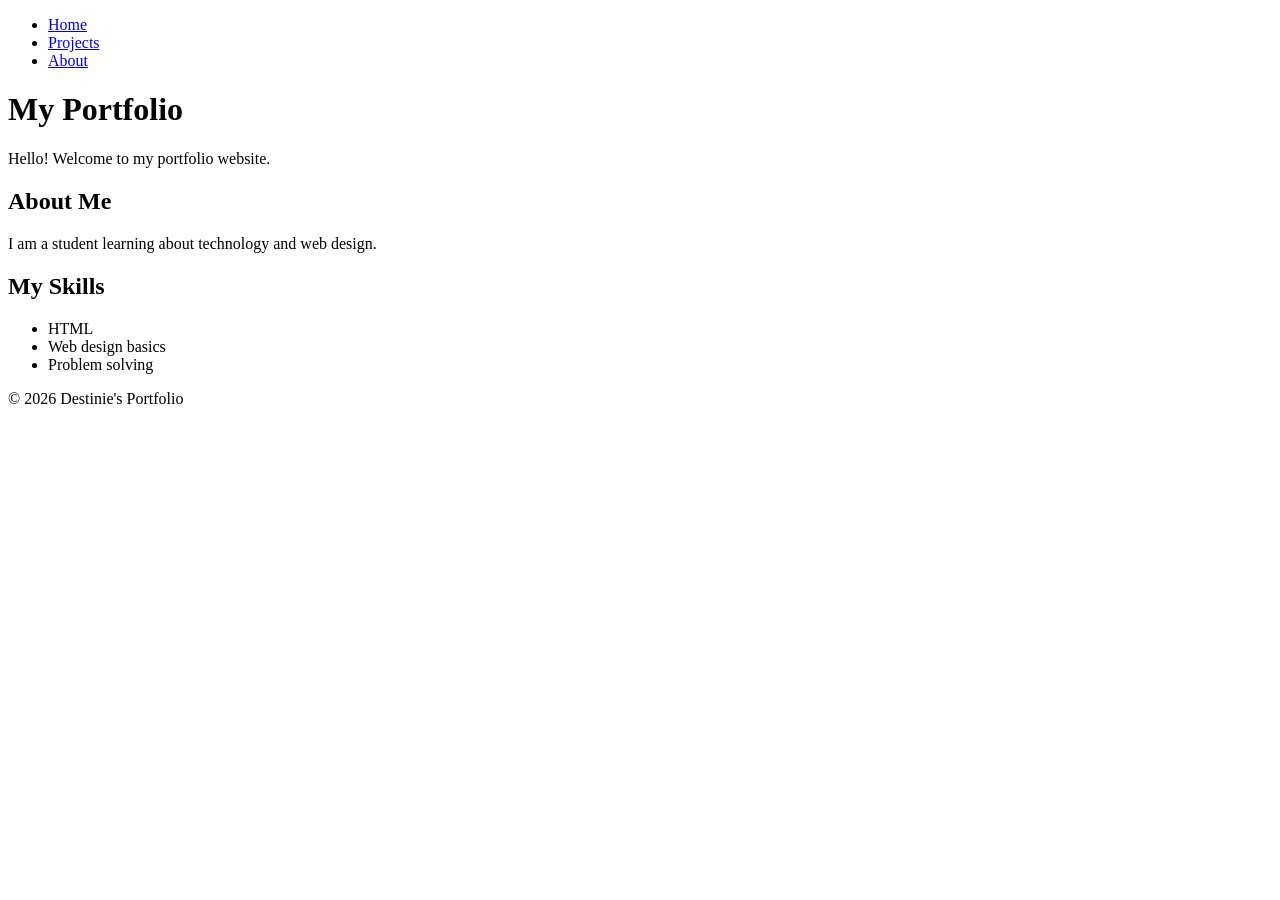
==== index.html @ e549fd01 "Create beginner-friendly home page" ====
<!DOCTYPE html>
<html lang="en">
<head>
  <meta charset="UTF-8" />
  <meta name="viewport" content="width=device-width, initial-scale=1.0" />
  <title>Home</title>
</head>
<body>
  <header>
    <nav>
      <ul>
        <li><a href="index.html">Home</a></li>
        <li><a href="projects.html">Projects</a></li>
        <li><a href="about.html">About</a></li>
      </ul>
    </nav>
  </header>

  <main>
    <h1>My Portfolio</h1>

    <p>Hello! Welcome to my portfolio website.</p>

    <h2>About Me</h2>
    <p>I am a student learning about technology and web design.</p>

    <h2>My Skills</h2>
    <ul>
      <li>HTML</li>
      <li>Web design basics</li>
      <li>Problem solving</li>
    </ul>
  </main>

  <footer>
    <p>&copy; 2026 Destinie's Portfolio</p>
  </footer>
</body>
</html>
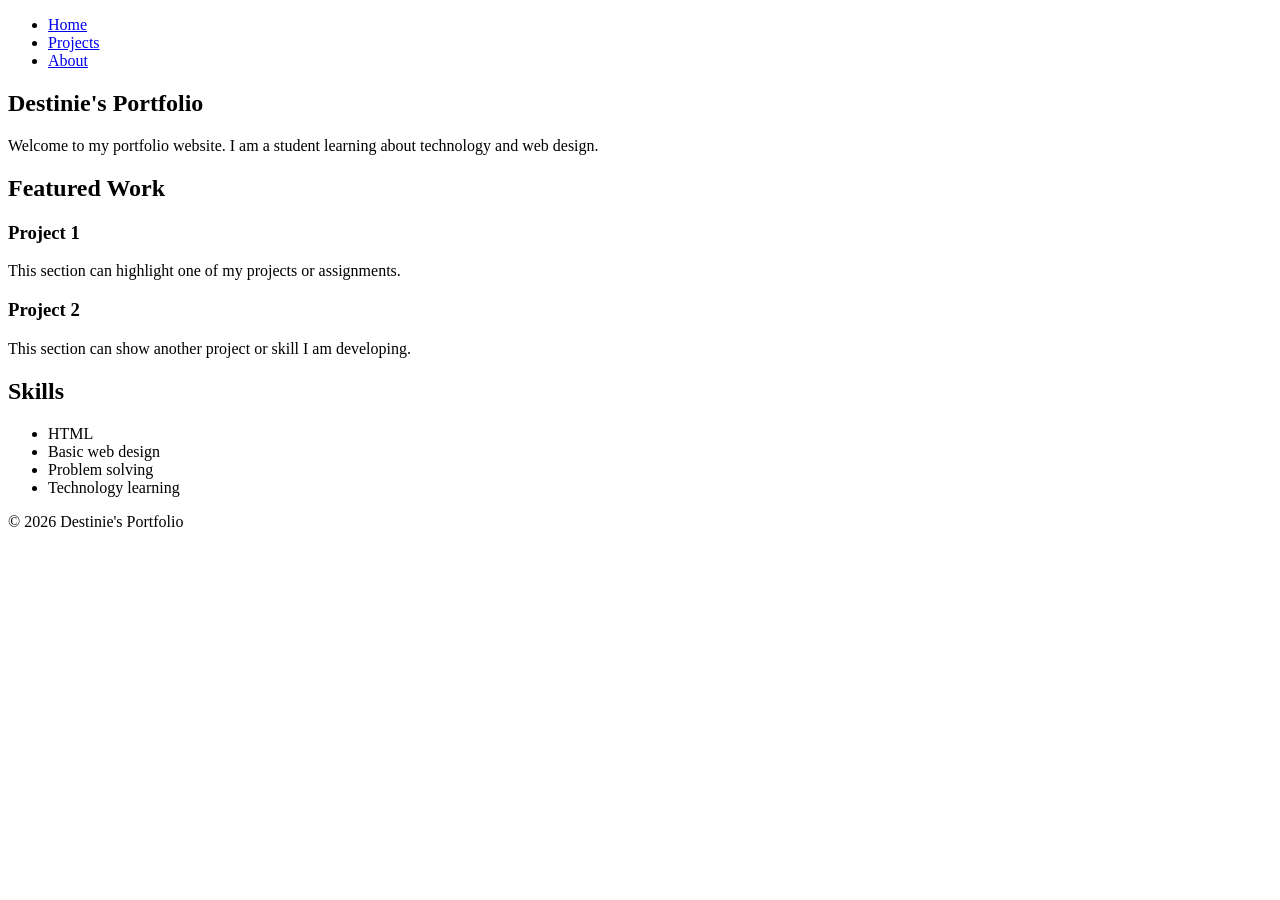
==== commit 565cd3ce: "Enhance index.html with structured portfolio sections Updated the title and structured the portfolio" ====
--- a/index.html
+++ b/index.html
@@ -3,11 +3,11 @@
 <head>
   <meta charset="UTF-8" />
   <meta name="viewport" content="width=device-width, initial-scale=1.0" />
-  <title>Home</title>
+  <title>Home | Destinie's Portfolio</title>
 </head>
 <body>
   <header>
-    <nav>
+    <nav aria-label="Main navigation">
       <ul>
         <li><a href="index.html">Home</a></li>
         <li><a href="projects.html">Projects</a></li>
@@ -17,19 +17,32 @@
   </header>
 
   <main>
-    <h1>My Portfolio</h1>
+    <section>
+      <h1>Destinie's Portfolio</h1>
+      <p>Welcome to my portfolio website. I am a student learning about technology and web design.</p>
+    </section>
 
-    <p>Hello! Welcome to my portfolio website.</p>
+    <section>
+      <h2>Featured Work</h2>
+      <article>
+        <h3>Project 1</h3>
+        <p>This section can highlight one of my projects or assignments.</p>
+      </article>
+      <article>
+        <h3>Project 2</h3>
+        <p>This section can show another project or skill I am developing.</p>
+      </article>
+    </section>
 
-    <h2>About Me</h2>
-    <p>I am a student learning about technology and web design.</p>
-
-    <h2>My Skills</h2>
-    <ul>
-      <li>HTML</li>
-      <li>Web design basics</li>
-      <li>Problem solving</li>
-    </ul>
+    <section>
+      <h2>Skills</h2>
+      <ul>
+        <li>HTML</li>
+        <li>Basic web design</li>
+        <li>Problem solving</li>
+        <li>Technology learning</li>
+      </ul>
+    </section>
   </main>
 
   <footer>
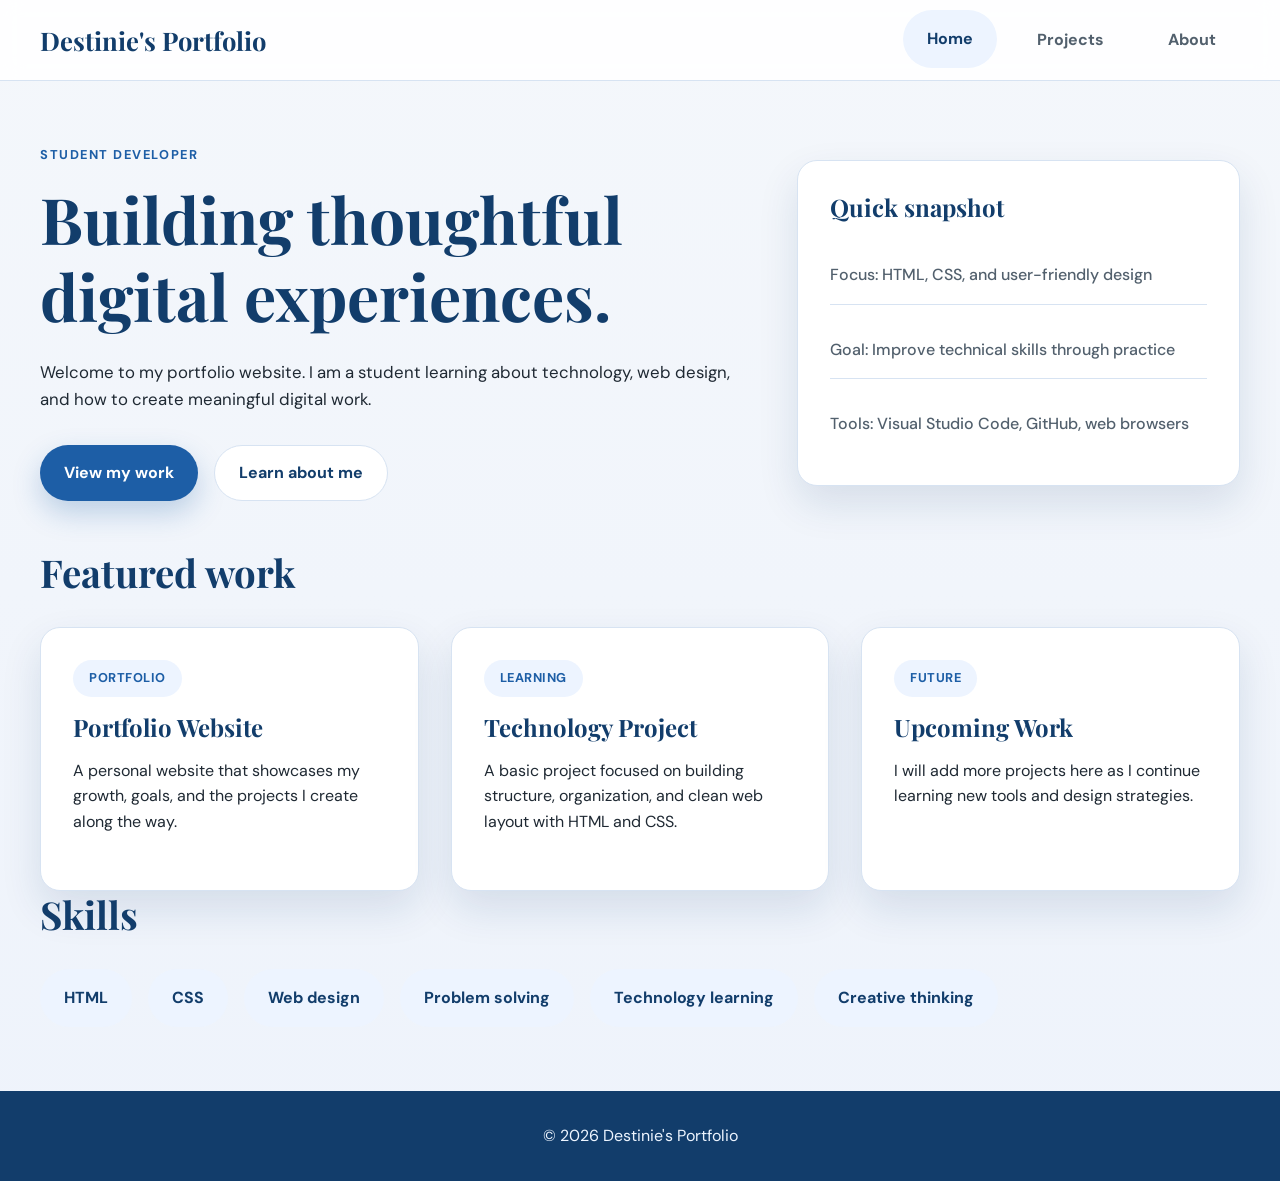
==== commit b8c4f32c: "Update the home page with the responsive portfolio design and stylesheet links" ====
--- a/index.html
+++ b/index.html
@@ -1,52 +1,107 @@
 <!DOCTYPE html>
 <html lang="en">
-<head>
-  <meta charset="UTF-8" />
-  <meta name="viewport" content="width=device-width, initial-scale=1.0" />
-  <title>Home | Destinie's Portfolio</title>
-</head>
-<body>
-  <header>
-    <nav aria-label="Main navigation">
-      <ul>
-        <li><a href="index.html">Home</a></li>
-        <li><a href="projects.html">Projects</a></li>
-        <li><a href="about.html">About</a></li>
-      </ul>
-    </nav>
-  </header>
+  <head>
+    <meta charset="UTF-8" />
+    <meta name="viewport" content="width=device-width, initial-scale=1.0" />
+    <title>Home | Destinie's Portfolio</title>
+    <link rel="preconnect" href="https://fonts.googleapis.com" />
+    <link rel="preconnect" href="https://fonts.gstatic.com" crossorigin />
+    <link href="https://fonts.googleapis.com/css2?family=DM+Sans:wght@400;500;700&family=Playfair+Display:wght@600;700&display=swap" rel="stylesheet" />
+    <link rel="stylesheet" href="styles.css" />
+  </head>
+  <body id="home-page">
+    <header class="site-header">
+      <div class="container header-inner">
+        <a class="brand" href="index.html">Destinie's Portfolio</a>
+        <nav class="main-nav" aria-label="Main navigation">
+          <ul class="nav-list">
+            <li><a class="nav-link active" href="index.html">Home</a></li>
+            <li><a class="nav-link" href="projects.html">Projects</a></li>
+            <li><a class="nav-link" href="about.html">About</a></li>
+          </ul>
+        </nav>
+      </div>
+    </header>
 
-  <main>
-    <section>
-      <h1>Destinie's Portfolio</h1>
-      <p>Welcome to my portfolio website. I am a student learning about technology and web design.</p>
-    </section>
+    <main class="page-main">
+      <section class="container hero">
+        <div class="hero-copy">
+          <p class="eyebrow">Student developer</p>
+          <h1>Building thoughtful digital experiences.</h1>
+          <p>
+            Welcome to my portfolio website. I am a student learning about technology,
+            web design, and how to create meaningful digital work.
+          </p>
+          <div class="cta-row">
+            <a class="button button-primary" href="projects.html">View my work</a>
+            <a class="button button-secondary" href="about.html">Learn about me</a>
+          </div>
+        </div>
 
-    <section>
-      <h2>Featured Work</h2>
-      <article>
-        <h3>Project 1</h3>
-        <p>This section can highlight one of my projects or assignments.</p>
-      </article>
-      <article>
-        <h3>Project 2</h3>
-        <p>This section can show another project or skill I am developing.</p>
-      </article>
-    </section>
+        <aside class="card hero-panel">
+          <h2>Quick snapshot</h2>
+          <ul class="info-list">
+            <li>Focus: HTML, CSS, and user-friendly design</li>
+            <li>Goal: Improve technical skills through practice</li>
+            <li>Tools: Visual Studio Code, GitHub, web browsers</li>
+          </ul>
+        </aside>
+      </section>
 
-    <section>
-      <h2>Skills</h2>
-      <ul>
-        <li>HTML</li>
-        <li>Basic web design</li>
-        <li>Problem solving</li>
-        <li>Technology learning</li>
-      </ul>
-    </section>
-  </main>
+      <section class="container">
+        <div class="section-header">
+          <h2>Featured work</h2>
+        </div>
 
-  <footer>
-    <p>&copy; 2026 Destinie's Portfolio</p>
-  </footer>
-</body>
+        <div class="project-grid">
+          <article class="project-card">
+            <span class="project-meta">Portfolio</span>
+            <h3>Portfolio Website</h3>
+            <p>
+              A personal website that showcases my growth, goals, and the projects I
+              create along the way.
+            </p>
+          </article>
+
+          <article class="project-card">
+            <span class="project-meta">Learning</span>
+            <h3>Technology Project</h3>
+            <p>
+              A basic project focused on building structure, organization, and clean
+              web layout with HTML and CSS.
+            </p>
+          </article>
+
+          <article class="project-card">
+            <span class="project-meta">Future</span>
+            <h3>Upcoming Work</h3>
+            <p>
+              I will add more projects here as I continue learning new tools and
+              design strategies.
+            </p>
+          </article>
+        </div>
+      </section>
+
+      <section class="container">
+        <div class="section-header">
+          <h2>Skills</h2>
+        </div>
+        <ul class="skills" aria-label="Skills list">
+          <li>HTML</li>
+          <li>CSS</li>
+          <li>Web design</li>
+          <li>Problem solving</li>
+          <li>Technology learning</li>
+          <li>Creative thinking</li>
+        </ul>
+      </section>
+    </main>
+
+    <footer class="site-footer">
+      <div class="container">
+        <p>&copy; 2026 Destinie's Portfolio</p>
+      </div>
+    </footer>
+  </body>
 </html>
--- a/styles.css
+++ b/styles.css
@@ -0,0 +1,351 @@
+:root {
+  --font-body: "DM Sans", "Segoe UI", sans-serif;
+  --font-heading: "Playfair Display", Georgia, serif;
+  --color-bg: #f4f7fb;
+  --color-surface: #ffffff;
+  --color-surface-soft: #edf4ff;
+  --color-primary: #1d5ea6;
+  --color-primary-dark: #123d6b;
+  --color-accent: #f4b183;
+  --color-text: #1f2933;
+  --color-muted: #52606d;
+  --color-border: #d7e3f2;
+  --color-shadow: rgba(18, 61, 107, 0.12);
+  --max-width: 1200px;
+  --space-1: 8px;
+  --space-2: 16px;
+  --space-3: 24px;
+  --space-4: 32px;
+  --space-5: 40px;
+  --space-6: 48px;
+  --space-8: 64px;
+}
+
+* {
+  box-sizing: border-box;
+}
+
+html {
+  scroll-behavior: smooth;
+}
+
+body {
+  margin: 0;
+  font-family: var(--font-body);
+  color: var(--color-text);
+  background: linear-gradient(180deg, var(--color-bg) 0%, #eef3fb 100%);
+  line-height: 1.6;
+}
+
+img {
+  max-width: 100%;
+  display: block;
+}
+
+a {
+  color: inherit;
+  text-decoration: none;
+}
+
+ul {
+  list-style: none;
+  margin: 0;
+  padding: 0;
+}
+
+h1,
+h2,
+h3,
+h4 {
+  margin: 0 0 var(--space-3);
+  font-family: var(--font-heading);
+  line-height: 1.2;
+  color: var(--color-primary-dark);
+}
+
+p {
+  margin: 0 0 var(--space-3);
+}
+
+.container {
+  width: min(100% - var(--space-4), var(--max-width));
+  margin: 0 auto;
+}
+
+.site-header {
+  background: rgba(255, 255, 255, 0.88);
+  border-bottom: 1px solid var(--color-border);
+  position: sticky;
+  top: 0;
+  z-index: 10;
+  backdrop-filter: blur(10px);
+}
+
+.header-inner {
+  display: flex;
+  align-items: center;
+  justify-content: space-between;
+  gap: var(--space-3);
+  min-height: 80px;
+}
+
+.brand {
+  font-family: var(--font-heading);
+  font-size: clamp(1.4rem, 2vw, 2rem);
+  font-weight: 700;
+  color: var(--color-primary-dark);
+}
+
+.main-nav {
+  display: flex;
+}
+
+.nav-list {
+  display: flex;
+  align-items: center;
+  gap: var(--space-2);
+}
+
+.nav-link {
+  display: inline-block;
+  padding: var(--space-2) var(--space-3);
+  border-radius: 999px;
+  font-weight: 700;
+  color: var(--color-muted);
+  transition: background-color 0.2s ease, color 0.2s ease, transform 0.2s ease;
+}
+
+.nav-link:hover,
+.nav-link:focus-visible,
+.nav-link.active {
+  color: var(--color-primary-dark);
+  background: var(--color-surface-soft);
+  transform: translateY(-1px);
+}
+
+.page-main {
+  padding: var(--space-8) 0;
+}
+
+.hero {
+  display: grid;
+  grid-template-columns: 1.6fr 1fr;
+  gap: var(--space-6);
+  align-items: center;
+  margin-bottom: var(--space-6);
+}
+
+.eyebrow {
+  margin-bottom: var(--space-2);
+  font-size: 0.8rem;
+  letter-spacing: 0.12em;
+  text-transform: uppercase;
+  font-weight: 700;
+  color: var(--color-primary);
+}
+
+.hero h1 {
+  font-size: clamp(2.5rem, 5vw, 4.2rem);
+  margin-bottom: var(--space-3);
+}
+
+.hero-copy p:last-of-type {
+  font-size: 1.05rem;
+  max-width: 60ch;
+}
+
+.cta-row {
+  display: flex;
+  flex-wrap: wrap;
+  gap: var(--space-2);
+  margin-top: var(--space-4);
+}
+
+.button {
+  display: inline-flex;
+  align-items: center;
+  justify-content: center;
+  padding: 0.9rem 1.5rem;
+  border-radius: 999px;
+  font-weight: 700;
+  transition: transform 0.2s ease, box-shadow 0.2s ease;
+}
+
+.button:hover,
+.button:focus-visible {
+  transform: translateY(-2px);
+}
+
+.button-primary {
+  background: var(--color-primary);
+  color: #fff;
+  box-shadow: 0 12px 28px rgba(29, 94, 166, 0.25);
+}
+
+.button-secondary {
+  background: var(--color-surface);
+  border: 1px solid var(--color-border);
+  color: var(--color-primary-dark);
+}
+
+.card,
+.project-card,
+.info-panel {
+  background: var(--color-surface);
+  border: 1px solid var(--color-border);
+  border-radius: 20px;
+  box-shadow: 0 18px 40px var(--color-shadow);
+}
+
+.hero-panel {
+  padding: var(--space-4);
+}
+
+.hero-panel h2 {
+  font-size: 1.5rem;
+}
+
+.info-list {
+  display: grid;
+  gap: var(--space-2);
+}
+
+.info-list li {
+  padding: var(--space-2) 0;
+  border-bottom: 1px solid var(--color-border);
+  font-weight: 500;
+  color: var(--color-muted);
+}
+
+.info-list li:last-child {
+  border-bottom: none;
+}
+
+.section-header {
+  margin-bottom: var(--space-4);
+}
+
+.section-header h2 {
+  font-size: clamp(2rem, 3vw, 2.8rem);
+}
+
+.project-grid,
+.about-grid {
+  display: grid;
+  grid-template-columns: repeat(3, minmax(0, 1fr));
+  gap: var(--space-4);
+}
+
+.project-card,
+.info-panel {
+  padding: var(--space-4);
+}
+
+.project-card h3,
+.info-panel h3 {
+  font-size: 1.5rem;
+  margin-bottom: var(--space-2);
+}
+
+.project-meta {
+  display: inline-flex;
+  align-items: center;
+  padding: var(--space-1) var(--space-2);
+  margin-bottom: var(--space-2);
+  border-radius: 999px;
+  background: var(--color-surface-soft);
+  color: var(--color-primary);
+  font-size: 0.8rem;
+  font-weight: 700;
+  letter-spacing: 0.04em;
+  text-transform: uppercase;
+}
+
+.skills {
+  display: flex;
+  flex-wrap: wrap;
+  gap: var(--space-2);
+  margin-top: var(--space-4);
+}
+
+.skills li {
+  padding: var(--space-2) var(--space-3);
+  background: var(--color-surface-soft);
+  color: var(--color-primary-dark);
+  font-weight: 700;
+  border-radius: 999px;
+}
+
+.contact-list {
+  display: grid;
+  gap: var(--space-2);
+}
+
+.contact-list strong {
+  color: var(--color-primary-dark);
+}
+
+#about-page .about-grid,
+#projects-page .project-grid {
+  margin-top: var(--space-5);
+}
+
+.site-footer {
+  background: var(--color-primary-dark);
+  color: #edf5ff;
+  padding: var(--space-4) 0;
+  text-align: center;
+}
+
+.site-footer p {
+  margin: 0;
+}
+
+@media (max-width: 900px) {
+  .hero,
+  .project-grid,
+  .about-grid {
+    grid-template-columns: 1fr;
+  }
+
+  .hero {
+    gap: var(--space-4);
+  }
+}
+
+@media (max-width: 620px) {
+  .header-inner {
+    flex-direction: column;
+    justify-content: center;
+    padding: var(--space-3) 0;
+  }
+
+  .main-nav,
+  .nav-list {
+    width: 100%;
+  }
+
+  .nav-list {
+    justify-content: center;
+    flex-wrap: wrap;
+  }
+
+  .nav-link {
+    padding: var(--space-2) var(--space-3);
+    min-width: 90px;
+    text-align: center;
+  }
+
+  .page-main {
+    padding-top: var(--space-5);
+  }
+
+  .cta-row {
+    flex-direction: column;
+    align-items: stretch;
+  }
+
+  .button {
+    width: 100%;
+  }
+}
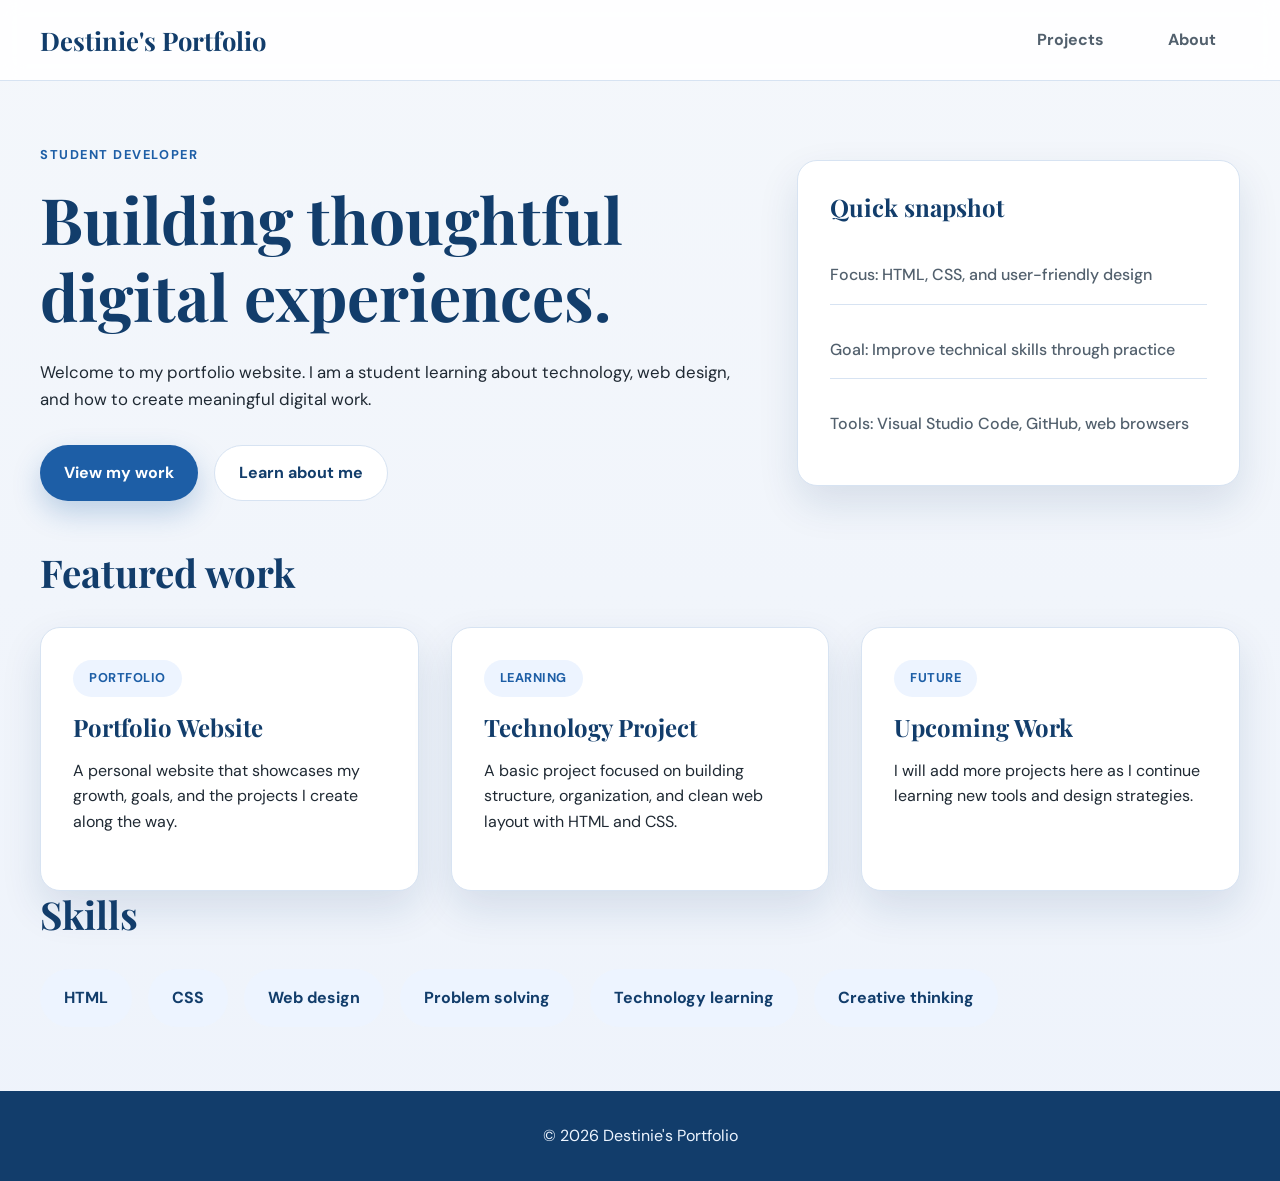
==== commit ad901db8: "Remove redundant Home navigation links" ====
--- a/index.html
+++ b/index.html
@@ -15,7 +15,6 @@
         <a class="brand" href="index.html">Destinie's Portfolio</a>
         <nav class="main-nav" aria-label="Main navigation">
           <ul class="nav-list">
-            <li><a class="nav-link active" href="index.html">Home</a></li>
             <li><a class="nav-link" href="projects.html">Projects</a></li>
             <li><a class="nav-link" href="about.html">About</a></li>
           </ul>
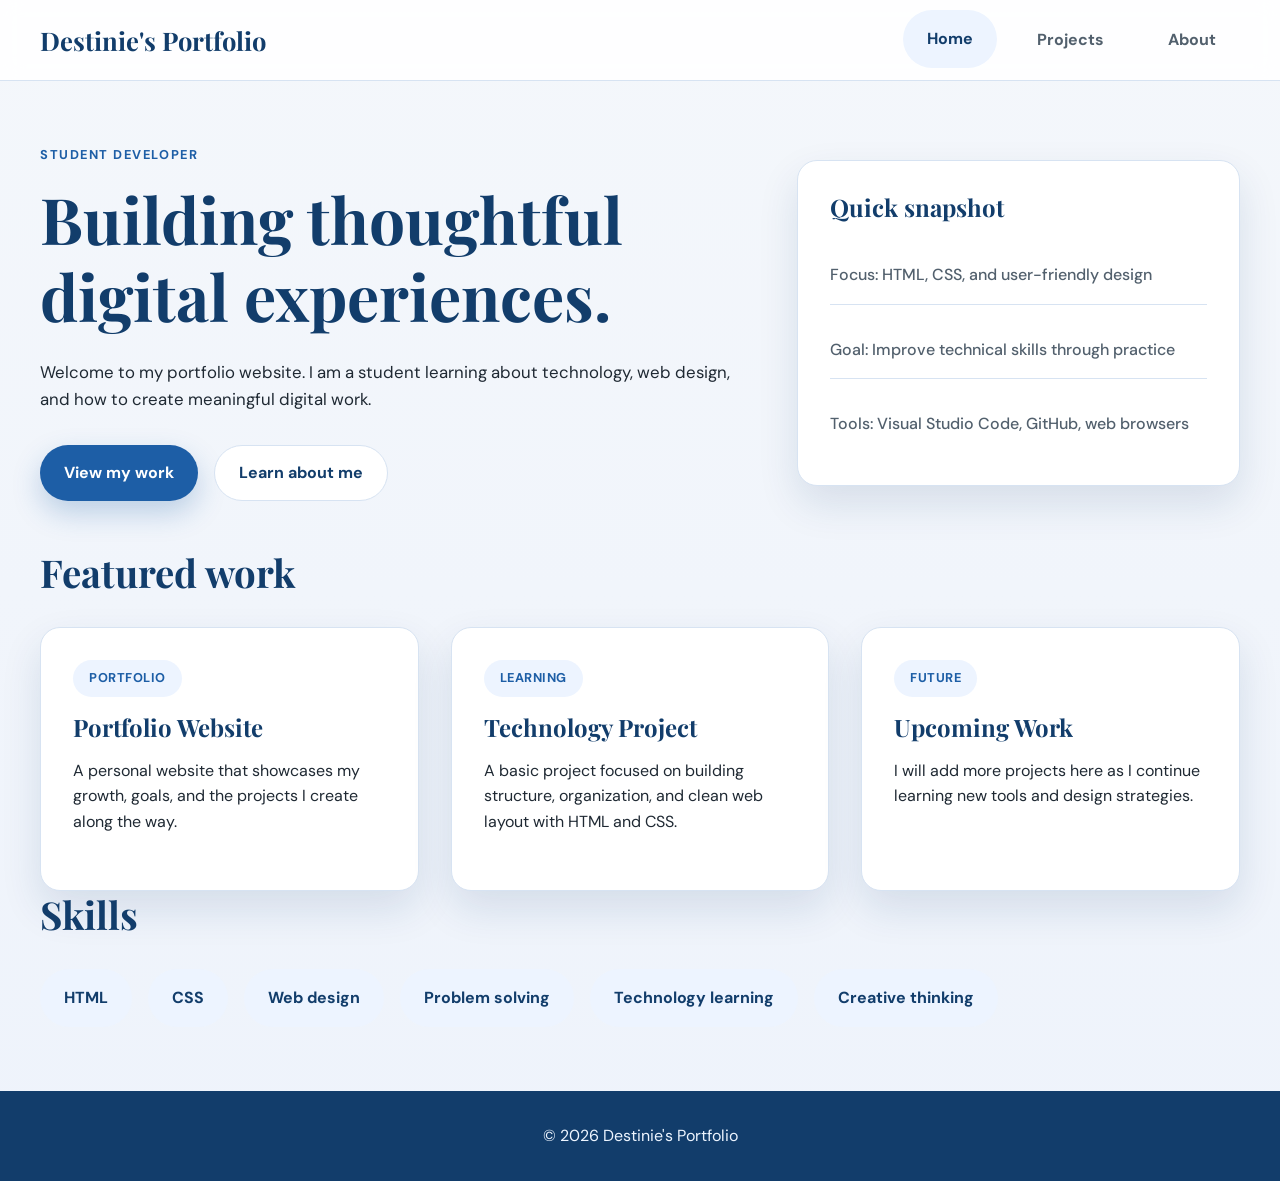
==== commit fad31c6d: "Add Home nav link; make brand name plain text, not a link Replaced the brand link with a span for be" ====
--- a/index.html
+++ b/index.html
@@ -12,9 +12,10 @@
   <body id="home-page">
     <header class="site-header">
       <div class="container header-inner">
-        <a class="brand" href="index.html">Destinie's Portfolio</a>
+        <span class="brand">Destinie's Portfolio</span>
         <nav class="main-nav" aria-label="Main navigation">
           <ul class="nav-list">
+            <li><a class="nav-link active" href="index.html">Home</a></li>
             <li><a class="nav-link" href="projects.html">Projects</a></li>
             <li><a class="nav-link" href="about.html">About</a></li>
           </ul>
